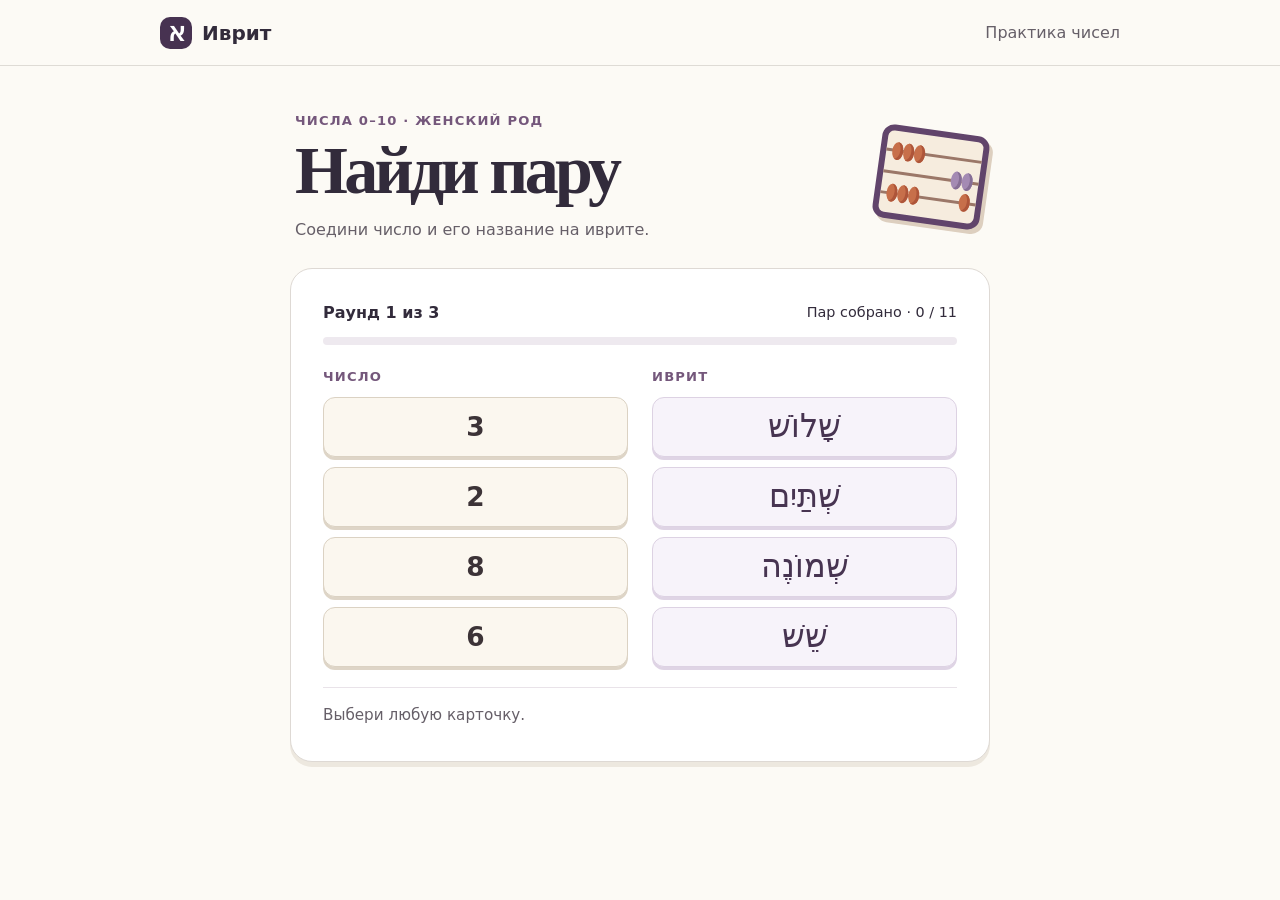
==== number-pairs/index.html @ f12d8f45 "feat: add Hebrew number matching game for GitHub Pages" ====
<!doctype html>
<html lang="ru">
<head>
  <meta charset="utf-8">
  <meta name="viewport" content="width=device-width, initial-scale=1">
  <meta name="theme-color" content="#fcfaf5">
  <title>Найди пару · Иврит</title>
  <link rel="stylesheet" href="./style.css">
  <script src="./game.js" defer></script>
</head>
<body>
  <header><strong><i aria-hidden="true">א</i> Иврит</strong><span>Практика чисел</span></header>
  <main>
    <div class="hero">
      <div><p class="eyebrow">Числа 0–10 · Женский род</p><h1>Найди пару</h1>
        <p class="intro">Соедини число и его название на иврите.</p></div>
      <div class="abacus" aria-hidden="true"><b><em></em><em></em><em></em></b><b><em></em><em></em></b><b><em></em><em></em><em></em><em></em></b></div>
    </div>
    <section class="board" aria-label="Игровое поле">
      <div class="meter"><strong id="round"></strong><span id="count"></span></div>
      <progress max="11" value="0" aria-label="Собрано пар"></progress>
      <div class="columns">
        <section><h2>Число</h2><div id="digits"></div></section>
        <section><h2>Иврит</h2><div id="words"></div></section>
      </div>
      <footer><span id="feedback" role="status"></span><button id="next" hidden></button></footer>
    </section>
    <noscript>Для игры включи JavaScript.</noscript>
  </main>
</body>
</html>
---- number-pairs/style.css ----
* { box-sizing: border-box; }
:root { color-scheme: light; color: #322b3b; background: #fcfaf5; font: 100%/1.5 Rubik, system-ui, sans-serif; }
body { margin: 0; }
header { height: 66px; display: flex; align-items: center; justify-content: space-between; padding: 0 max(5vw, calc((100vw - 960px)/2)); border-bottom: 1px solid #dedbd5; }
header strong { display: flex; align-items: center; gap: 10px; font-size: 1.25rem; }
header i { display: grid; place-items: center; background: #473251; color: white; width: 32px; height: 32px; border-radius: 10px; font: bold 1.6rem Georgia, serif; }
header span, .intro, footer { color: #665f68; }
main { max-width: 740px; margin: clamp(24px, 5vh, 54px) auto; padding: 0 20px; }
.hero { display: flex; align-items: center; justify-content: space-between; gap: 12px; padding: 0 5px; }
.eyebrow, h2 { font-size: .82rem; text-transform: uppercase; font-weight: 700; letter-spacing: .09em; color: #74577b; }
.eyebrow { margin: 0 0 4px; }
h1 { font: bold clamp(2.7rem, 6vw, 4.25rem)/1.05 Georgia, serif; letter-spacing: -.055em; margin: 0; }
.intro { margin: 12px 0 0; }
.abacus { width: 108px; height: 94px; flex: none; display: grid; align-content: space-evenly; border: 6px solid #61446b; border-radius: 12px; background: #f6ecde; transform: rotate(8deg); box-shadow: 4px 4px #ddcfbf; }
.abacus b { display: flex; align-items: center; height: 3px; background: #9b7768; padding: 0 6px; }
.abacus em { height: 18px; width: 11px; border-radius: 50%; background: #c76f4a; box-shadow: inset -3px -1px #ae5539; }
.abacus b:nth-child(2) { justify-content: end; }
.abacus b:nth-child(2) em { background: #a48ab3; box-shadow: inset -3px -1px #866e95; }
.abacus b:last-child em:last-child { margin-left: auto; }
.board { margin-top: 26px; background: #fff; border: 1px solid #ded9d4; border-radius: 22px; padding: clamp(17px, 4vw, 32px); box-shadow: 0 5px 0 #ede8df; }
.meter, footer { display: flex; align-items: center; justify-content: space-between; gap: 12px; }
.meter span { font-size: .9rem; }
progress { display: block; appearance: none; width: 100%; height: 8px; border: 0; border-radius: 20px; overflow: hidden; margin: 12px 0 22px; background: #eee9ef; }
progress::-webkit-progress-bar { background: #eee9ef; }
progress::-webkit-progress-value { background: #866596; }
progress::-moz-progress-bar { background: #866596; }
.columns { display: grid; grid-template-columns: 1fr 1fr; gap: clamp(12px, 3vw, 24px); }
h2 { margin: 0 0 10px; }
.columns section > div { display: grid; gap: 10px; }
button { cursor: pointer; touch-action: manipulation; font: inherit; }
.tile { position: relative; min-height: 60px; background: #fbf7ef; color: #3c3337; border: 1px solid #dbd2c3; box-shadow: 0 3px #ded5c7; border-radius: 12px; font-weight: 600; font-size: 1.65rem; }
.tile[lang=he] { font: 2rem/1.55 Arial, sans-serif; background: #f7f3fa; color: #473451; border-color: #ddd2e3; box-shadow: 0 3px #dfd4e5; }
.tile[aria-pressed=true] { background: #e9dafa; border-color: #74518f; box-shadow: 0 3px #74518f; }
.tile.miss { background: #ffe3d9; border-color: #ad543c; }
.tile:disabled { background: #eff5ed; color: #416842; border-color: #c7d9c3; box-shadow: none; cursor: default; }
.tile:disabled::after { content: '✓'; position: absolute; right: 10px; top: 5px; font: 1rem system-ui; }
button:focus-visible { outline: 3px solid #694788; outline-offset: 3px; }
footer { min-height: 42px; margin-top: 20px; padding-top: 14px; border-top: 1px solid #e9e3e9; flex-wrap: wrap; font-size: .95rem; }
#next { border: 0; background: #50385e; color: white; padding: 10px 18px; border-radius: 10px; }
@media (max-width: 500px) { header { height: 54px; } main { padding: 0 12px; } .abacus { width: 65px; height: 62px; border-width: 4px; } .abacus em { width: 7px; height: 11px; } .hero { gap: 5px; } .board { margin-top: 18px; } }
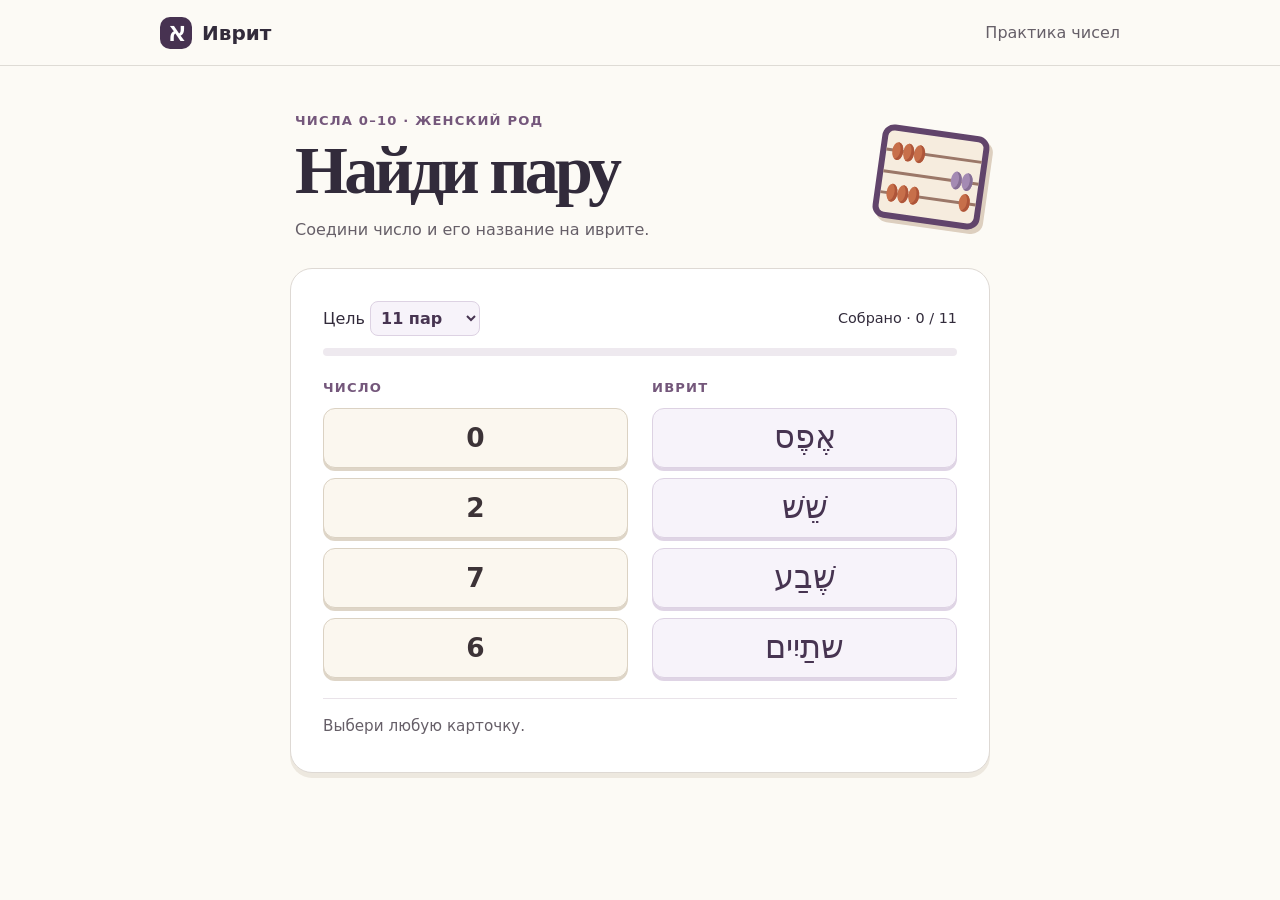
==== commit a5610c40: "feat: refill number pairs continuously up to a chosen goal" ====
--- a/number-pairs/index.html
+++ b/number-pairs/index.html
@@ -17,13 +17,15 @@
       <div class="abacus" aria-hidden="true"><b><em></em><em></em><em></em></b><b><em></em><em></em></b><b><em></em><em></em><em></em><em></em></b></div>
     </div>
     <section class="board" aria-label="Игровое поле">
-      <div class="meter"><strong id="round"></strong><span id="count"></span></div>
+      <div class="meter"><label>Цель <select id="limit" aria-label="Длина тренировки">
+        <option value="11">11 пар</option><option value="33">33 пары</option><option value="55">55 пар</option>
+      </select></label><span id="count"></span></div>
       <progress max="11" value="0" aria-label="Собрано пар"></progress>
       <div class="columns">
         <section><h2>Число</h2><div id="digits"></div></section>
         <section><h2>Иврит</h2><div id="words"></div></section>
       </div>
-      <footer><span id="feedback" role="status"></span><button id="next" hidden></button></footer>
+      <footer><span id="feedback" role="status"></span><button id="next" hidden>Сыграть ещё раз</button></footer>
     </section>
     <noscript>Для игры включи JavaScript.</noscript>
   </main>
--- a/number-pairs/style.css
+++ b/number-pairs/style.css
@@ -38,3 +38,5 @@
 footer { min-height: 42px; margin-top: 20px; padding-top: 14px; border-top: 1px solid #e9e3e9; flex-wrap: wrap; font-size: .95rem; }
 #next { border: 0; background: #50385e; color: white; padding: 10px 18px; border-radius: 10px; }
 @media (max-width: 500px) { header { height: 54px; } main { padding: 0 12px; } .abacus { width: 65px; height: 62px; border-width: 4px; } .abacus em { width: 7px; height: 11px; } .hero { gap: 5px; } .board { margin-top: 18px; } }
+
+#limit { font: inherit; font-weight: 600; padding: 6px; color: #473451; background: #f7f3fa; border: 1px solid #ddd2e3; border-radius: 8px; }
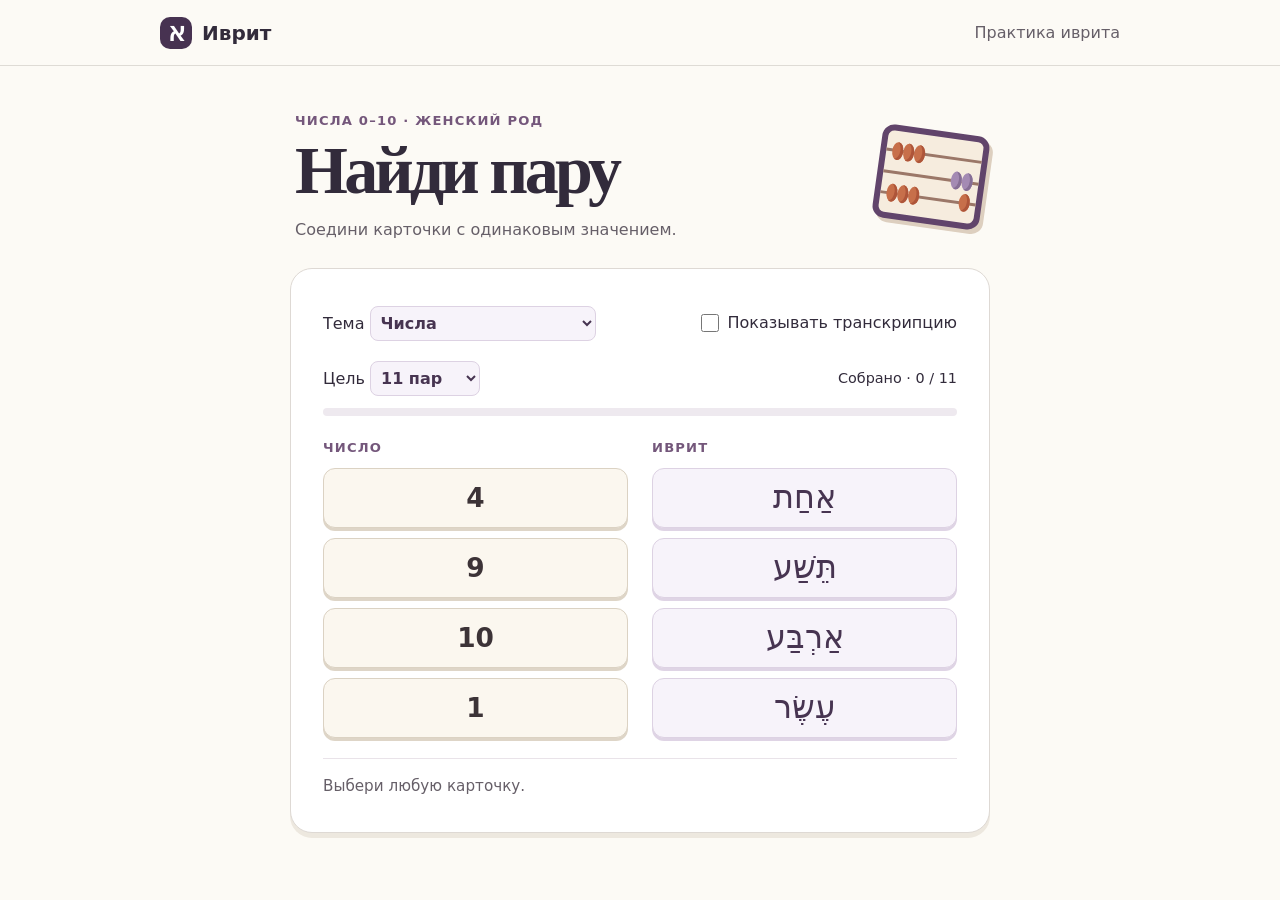
==== commit 5d7afd7c: "feat: add Hebrew particles, questions and optional Russian readings" ====
--- a/number-pairs/index.html
+++ b/number-pairs/index.html
@@ -6,23 +6,32 @@
   <meta name="theme-color" content="#fcfaf5">
   <title>Найди пару · Иврит</title>
   <link rel="stylesheet" href="./style.css">
+  <script src="./cards.js" defer></script>
   <script src="./game.js" defer></script>
 </head>
 <body>
-  <header><strong><i aria-hidden="true">א</i> Иврит</strong><span>Практика чисел</span></header>
+  <header><strong><i aria-hidden="true">א</i> Иврит</strong><span>Практика иврита</span></header>
   <main>
     <div class="hero">
       <div><p class="eyebrow">Числа 0–10 · Женский род</p><h1>Найди пару</h1>
-        <p class="intro">Соедини число и его название на иврите.</p></div>
+        <p class="intro">Соедини карточки с одинаковым значением.</p></div>
       <div class="abacus" aria-hidden="true"><b><em></em><em></em><em></em></b><b><em></em><em></em></b><b><em></em><em></em><em></em><em></em></b></div>
     </div>
     <section class="board" aria-label="Игровое поле">
+      <div class="settings">
+        <label>Тема <select id="topic">
+          <option value="numbers">Числа</option>
+          <option value="particles">Предлоги и частицы</option>
+          <option value="questions">Вопросные слова</option>
+        </select></label>
+        <label class="toggle"><input type="checkbox" id="transcription"> Показывать транскрипцию</label>
+      </div>
       <div class="meter"><label>Цель <select id="limit" aria-label="Длина тренировки">
         <option value="11">11 пар</option><option value="33">33 пары</option><option value="55">55 пар</option>
       </select></label><span id="count"></span></div>
       <progress max="11" value="0" aria-label="Собрано пар"></progress>
       <div class="columns">
-        <section><h2>Число</h2><div id="digits"></div></section>
+        <section><h2 id="prompt-heading">Число</h2><div id="prompts"></div></section>
         <section><h2>Иврит</h2><div id="words"></div></section>
       </div>
       <footer><span id="feedback" role="status"></span><button id="next" hidden>Сыграть ещё раз</button></footer>
--- a/number-pairs/style.css
+++ b/number-pairs/style.css
@@ -39,4 +39,13 @@
 #next { border: 0; background: #50385e; color: white; padding: 10px 18px; border-radius: 10px; }
 @media (max-width: 500px) { header { height: 54px; } main { padding: 0 12px; } .abacus { width: 65px; height: 62px; border-width: 4px; } .abacus em { width: 7px; height: 11px; } .hero { gap: 5px; } .board { margin-top: 18px; } }
 
-#limit { font: inherit; font-weight: 600; padding: 6px; color: #473451; background: #f7f3fa; border: 1px solid #ddd2e3; border-radius: 8px; }
+select { font: inherit; font-weight: 600; padding: 6px; color: #473451; background: #f7f3fa; border: 1px solid #ddd2e3; border-radius: 8px; }
+
+.settings { display: flex; flex-wrap: wrap; align-items: center; justify-content: space-between; gap: 8px 16px; margin-bottom: 16px; }
+.toggle { display: inline-flex; align-items: center; gap: 6px; min-height: 44px; cursor: pointer; }
+.toggle input { width: 18px; height: 18px; accent-color: #74518f; }
+.tile small { display: block; font: .88rem/1.35 system-ui, sans-serif; }
+.tile .reading { display: none; }
+.show-reading .tile .reading { display: block; }
+#prompts .tile:has(small) { font-size: clamp(1rem, 3vw, 1.3rem); overflow-wrap: anywhere; }
+.columns { grid-template-columns: repeat(2, minmax(0, 1fr)); }
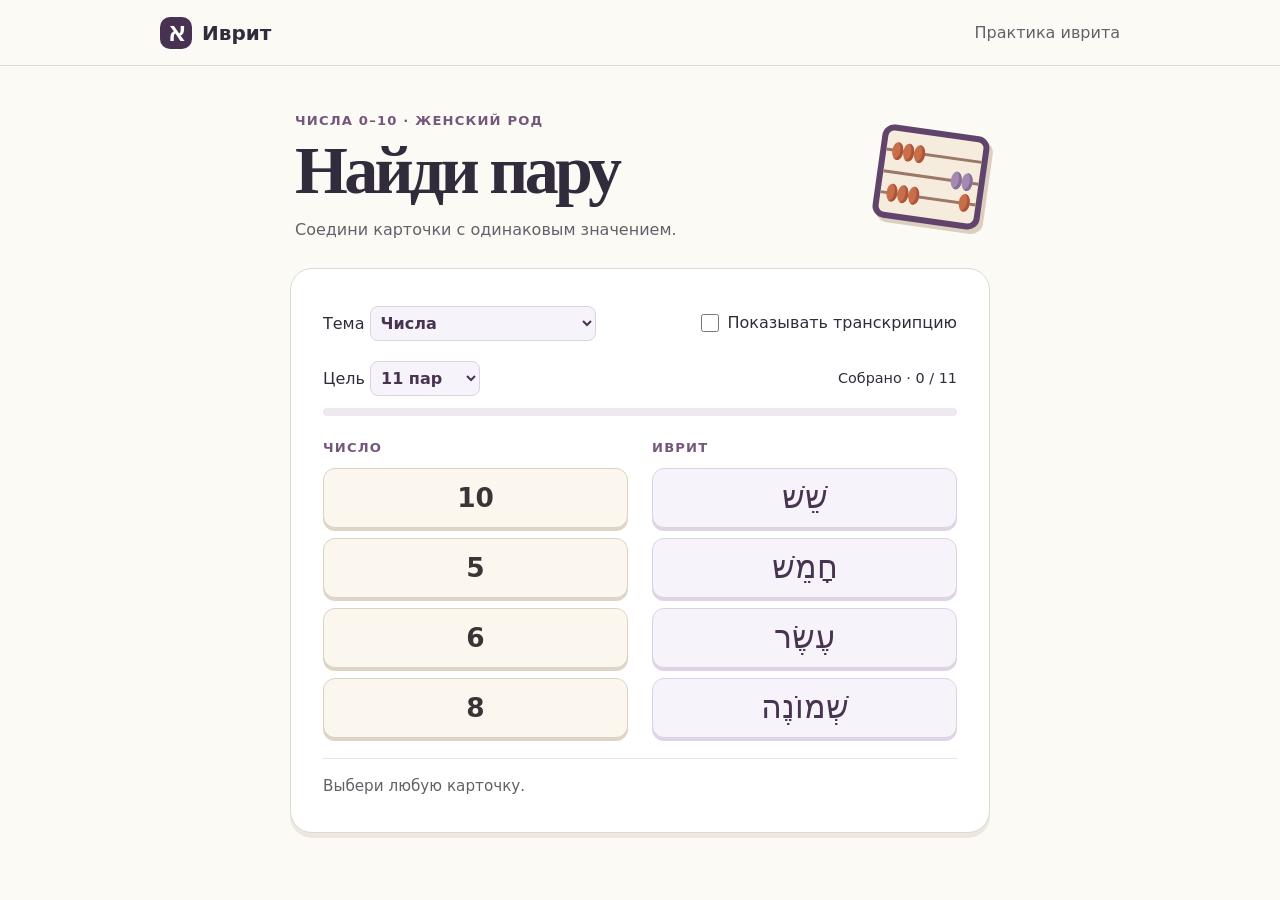
==== commit 43dc9863: "fix: retire matched tiles reliably and align board rows" ====
--- a/number-pairs/index.html
+++ b/number-pairs/index.html
@@ -5,6 +5,7 @@
   <meta name="viewport" content="width=device-width, initial-scale=1">
   <meta name="theme-color" content="#fcfaf5">
   <title>Найди пару · Иврит</title>
+  <link rel="icon" type="image/svg+xml" href="./favicon.svg">
   <link rel="stylesheet" href="./style.css">
   <script src="./cards.js" defer></script>
   <script src="./game.js" defer></script>
@@ -34,6 +35,12 @@
         <section><h2 id="prompt-heading">Число</h2><div id="prompts"></div></section>
         <section><h2>Иврит</h2><div id="words"></div></section>
       </div>
+      <section id="results" hidden aria-label="Итоги тренировки">
+        <h2>Итоги тренировки</h2>
+        <dl><div><dt>Собрано пар</dt><dd id="correct"></dd></div>
+          <div><dt>Ошибки</dt><dd id="errors"></dd></div>
+          <div><dt>Точность</dt><dd id="accuracy"></dd></div></dl>
+      </section>
       <footer><span id="feedback" role="status"></span><button id="next" hidden>Сыграть ещё раз</button></footer>
     </section>
     <noscript>Для игры включи JavaScript.</noscript>
--- a/number-pairs/style.css
+++ b/number-pairs/style.css
@@ -24,11 +24,12 @@
 progress::-webkit-progress-bar { background: #eee9ef; }
 progress::-webkit-progress-value { background: #866596; }
 progress::-moz-progress-bar { background: #866596; }
-.columns { display: grid; grid-template-columns: 1fr 1fr; gap: clamp(12px, 3vw, 24px); }
-h2 { margin: 0 0 10px; }
-.columns section > div { display: grid; gap: 10px; }
+.columns { display: grid; grid-template-columns: repeat(2, minmax(0, 1fr)); column-gap: clamp(12px, 3vw, 24px); row-gap: 10px; }
+h2 { margin: 0; }
+.columns section { min-width: 0; grid-row: span 5; display: grid; grid-template-rows: subgrid; }
+.columns section > div { grid-template-columns: minmax(0, 1fr); min-width: 0; grid-row: span 4; display: grid; grid-template-rows: subgrid; }
 button { cursor: pointer; touch-action: manipulation; font: inherit; }
-.tile { position: relative; min-height: 60px; background: #fbf7ef; color: #3c3337; border: 1px solid #dbd2c3; box-shadow: 0 3px #ded5c7; border-radius: 12px; font-weight: 600; font-size: 1.65rem; }
+.tile { min-width: 0; overflow-wrap: anywhere; position: relative; min-height: 60px; background: #fbf7ef; color: #3c3337; border: 1px solid #dbd2c3; box-shadow: 0 3px #ded5c7; border-radius: 12px; font-weight: 600; font-size: 1.65rem; }
 .tile[lang=he] { font: 2rem/1.55 Arial, sans-serif; background: #f7f3fa; color: #473451; border-color: #ddd2e3; box-shadow: 0 3px #dfd4e5; }
 .tile[aria-pressed=true] { background: #e9dafa; border-color: #74518f; box-shadow: 0 3px #74518f; }
 .tile.miss { background: #ffe3d9; border-color: #ad543c; }
@@ -48,4 +49,13 @@
 .tile .reading { display: none; }
 .show-reading .tile .reading { display: block; }
 #prompts .tile:has(small) { font-size: clamp(1rem, 3vw, 1.3rem); overflow-wrap: anywhere; }
-.columns { grid-template-columns: repeat(2, minmax(0, 1fr)); }
+[hidden] { display: none !important; }
+.tile:disabled { animation: clear-pair .32s forwards; pointer-events: none; }
+@keyframes clear-pair {
+    0%, 60% { opacity: 1; }
+    100% { opacity: 0; visibility: hidden; }
+}
+@media (prefers-reduced-motion: reduce) { .tile:disabled { animation-duration: .01s; } }
+#results dl { display: flex; flex-wrap: wrap; gap: 18px 36px; }
+#results dt { color: #665f68; }
+#results dd { margin: 0; font-size: 1.7rem; font-weight: 600; }
